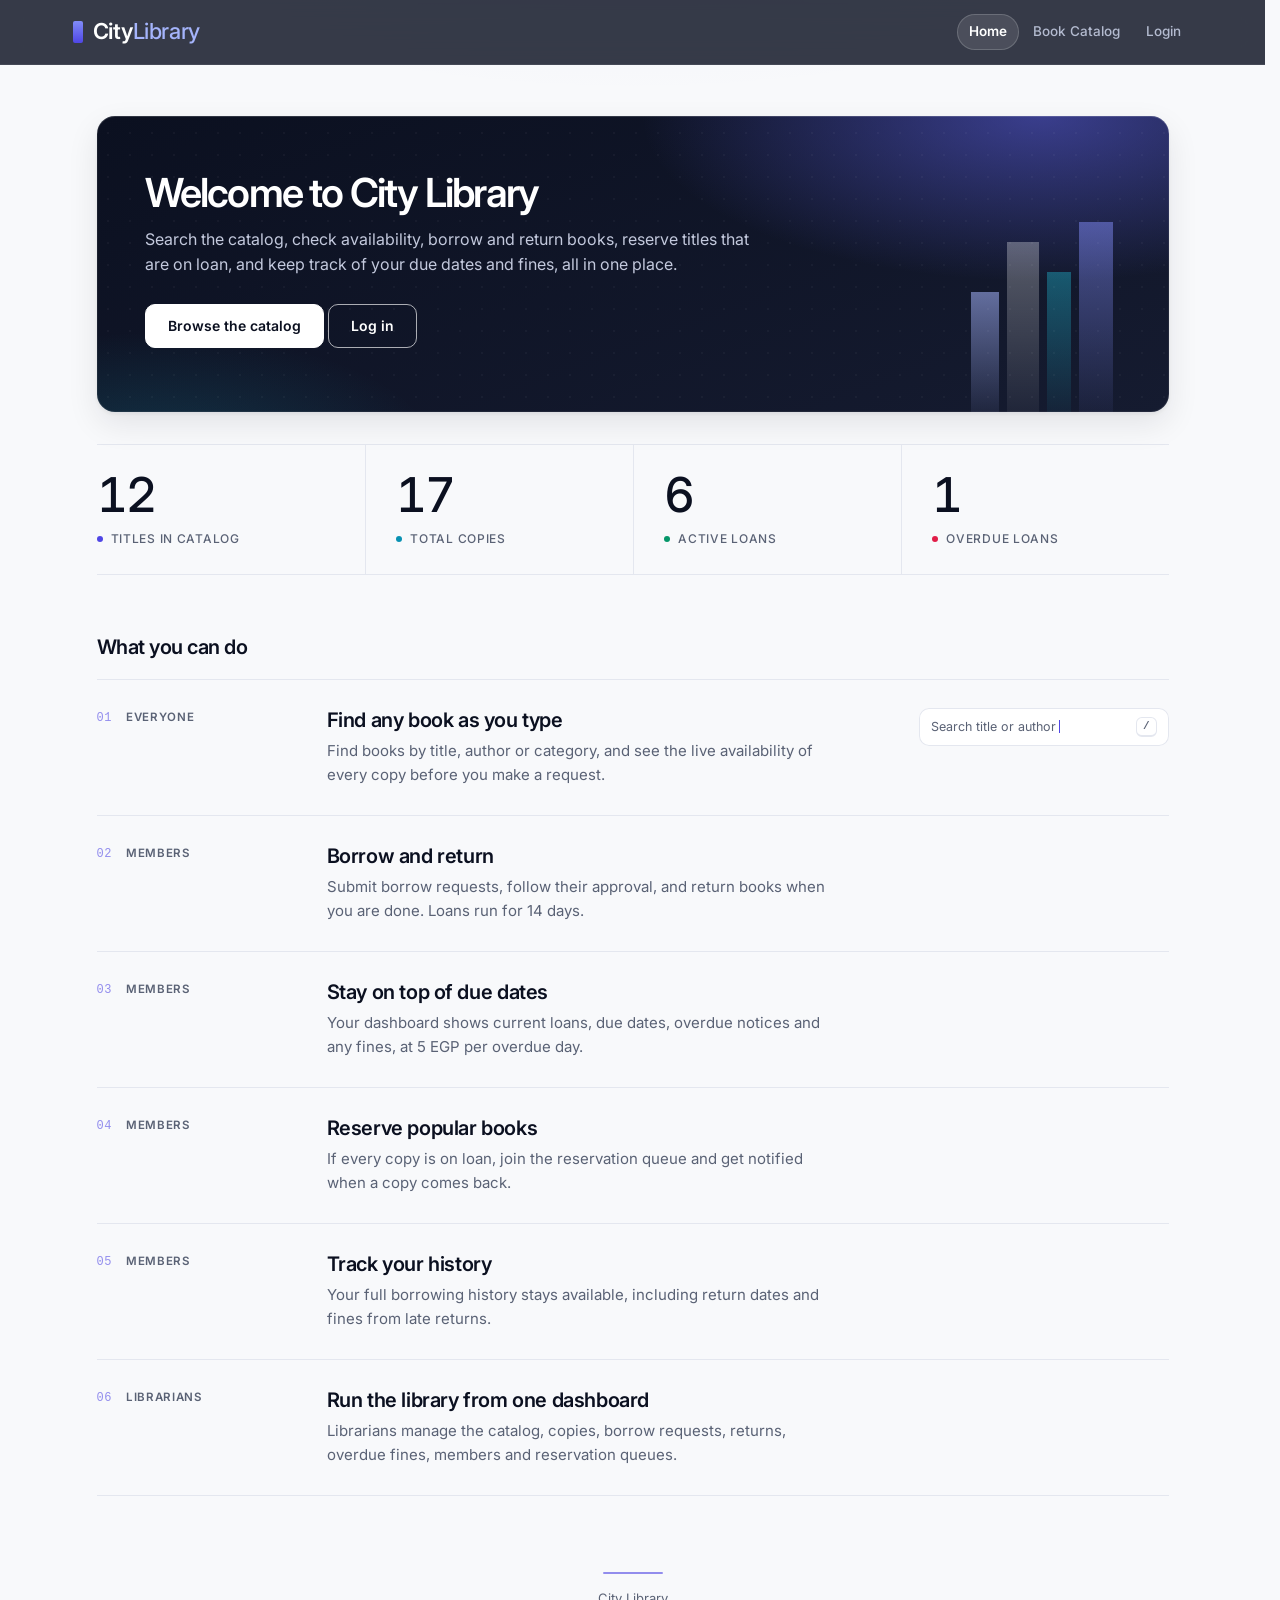
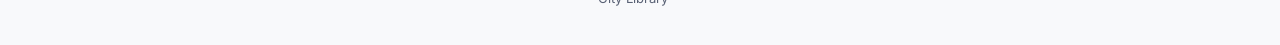
==== docs/index.html @ 522118ec "Login: Google sign-in below the form" ====
<!DOCTYPE html>
<html lang="en">
<head>
  <meta charset="UTF-8">
  <meta name="viewport" content="width=device-width, initial-scale=1.0">
  <meta name="description" content="City Library: browse the catalog, borrow and return books, track due dates and fines.">
  <meta name="theme-color" content="#16302b">
  <link rel="icon" href="data:image/svg+xml,%3Csvg xmlns=%27http://www.w3.org/2000/svg%27 viewBox=%270 0 100 100%27%3E%3Crect width=%27100%27 height=%27100%27 rx=%2718%27 fill=%27%2316302b%27/%3E%3Crect x=%2728%27 y=%2720%27 width=%2712%27 height=%2760%27 rx=%272%27 fill=%27%23b9882f%27/%3E%3Crect x=%2746%27 y=%2720%27 width=%2712%27 height=%2760%27 rx=%272%27 fill=%27%23f6f2ea%27/%3E%3Crect x=%2764%27 y=%2726%27 width=%2710%27 height=%2754%27 rx=%272%27 fill=%27%23b9882f%27 transform=%27rotate(8 64 26)%27/%3E%3C/svg%3E">
  <title>City Library - Home</title>
  <link rel="preconnect" href="https://fonts.googleapis.com">
  <link rel="preconnect" href="https://fonts.gstatic.com" crossorigin>
  <link href="https://fonts.googleapis.com/css2?family=Inter:opsz,wght@14..32,400..700&display=swap" rel="stylesheet">
  <link rel="stylesheet" href="css/style.css?v=19">
</head>
<body>
  <a class="skip-link" href="#main">Skip to content</a>
  <header class="site-header">
    <div class="nav-wrap">
      <a class="brand" href="index.html">City<span>Library</span></a>
      <nav class="main-nav">
        <a href="index.html" class="active" aria-current="page">Home</a>
        <a href="catalog.html">Book Catalog</a>
        <a href="member.html">Member Dashboard</a>
        <a href="history.html">Borrowing History</a>
        <a href="return.html">Return Book</a>
        <a href="librarian.html">Librarian Dashboard</a>
        <a href="login.html">Login</a>
      </nav>
    </div>
  </header>
  <main id="main">
    <section class="hero">
      <h1>Welcome to City Library</h1>
      <p>Search the catalog, check availability, borrow and return books, reserve titles that are
         on loan, and keep track of your due dates and fines, all in one place.</p>
      <a class="btn" href="catalog.html">Browse the catalog</a>
      <a class="btn secondary" id="dash-link" href="login.html">Log in</a>
    </section>

    <section class="grid cols-4" id="stats"></section>

    <h2>What you can do</h2>
    <ol class="feat-list" role="list">
      <li class="feat-row">
        <div class="feat-meta"><span class="feat-role">Everyone</span></div>
        <div class="feat-body">
          <h3>Find any book as you type</h3>
          <p>Find books by title, author or category, and see the live availability of every copy before you make a request.</p>
        </div>
        <div class="feat-aside" aria-hidden="true"><span>Search title or author</span><kbd>/</kbd></div>
      </li>
      <li class="feat-row">
        <div class="feat-meta"><span class="feat-role">Members</span></div>
        <div class="feat-body">
          <h3>Borrow and return</h3>
          <p>Submit borrow requests, follow their approval, and return books when you are done. Loans run for 14 days.</p>
        </div>
      </li>
      <li class="feat-row">
        <div class="feat-meta"><span class="feat-role">Members</span></div>
        <div class="feat-body">
          <h3>Stay on top of due dates</h3>
          <p>Your dashboard shows current loans, due dates, overdue notices and any fines, at 5 EGP per overdue day.</p>
        </div>
      </li>
      <li class="feat-row">
        <div class="feat-meta"><span class="feat-role">Members</span></div>
        <div class="feat-body">
          <h3>Reserve popular books</h3>
          <p>If every copy is on loan, join the reservation queue and get notified when a copy comes back.</p>
        </div>
      </li>
      <li class="feat-row">
        <div class="feat-meta"><span class="feat-role">Members</span></div>
        <div class="feat-body">
          <h3>Track your history</h3>
          <p>Your full borrowing history stays available, including return dates and fines from late returns.</p>
        </div>
      </li>
      <li class="feat-row">
        <div class="feat-meta"><span class="feat-role">Librarians</span></div>
        <div class="feat-body">
          <h3>Run the library from one dashboard</h3>
          <p>Librarians manage the catalog, copies, borrow requests, returns, overdue fines, members and reservation queues.</p>
        </div>
      </li>
    </ol>
  </main>
  <footer class="site-footer">City Library</footer>
  <script src="js/data.js?v=19"></script>
  <script src="js/accounts.js?v=19"></script>
  <script src="js/app.js?v=19"></script>
  <script>
    const activeLoans = LOANS.filter(l => !l.returnDate).length;
    const overdue = LOANS.filter(l => !l.returnDate && l.status === "overdue").length;
    document.getElementById("stats").innerHTML = [
      { num: BOOKS.length, lbl: "Titles in catalog" },
      { num: BOOKS.reduce((n, b) => n + b.copies.length, 0), lbl: "Total copies" },
      { num: activeLoans, lbl: "Active loans" },
      { num: overdue, lbl: "Overdue loans" }
    ].map(s => `<div class="stat"><div class="num">${s.num}</div><div class="lbl">${s.lbl}</div></div>`).join("");
  </script>
</body>
</html>
---- docs/css/style.css ----
:root {
  --ink: #16302b;
  --ink-2: #1e443c;
  --brass: #b9882f;
  --brass-dark: #97701f;
  --paper: #f6f2ea;
  --card: #fffdf7;
  --text: #24332e;
  --muted: #6b7a73;
  --danger: #b3402f;
  --warn: #9a6a0f;
  --ok: #2e7d4f;
  --info: #2f6f77;
  --border: #e4ddcd;
  --shadow-sm: 0 1px 2px rgba(22, 48, 43, .06), 0 2px 8px rgba(22, 48, 43, .05);
  --shadow-md: 0 2px 4px rgba(22, 48, 43, .07), 0 10px 28px rgba(22, 48, 43, .09);
  --font-display: "Fraunces", Georgia, serif;
  --font-body: "Inter", "Segoe UI", Arial, sans-serif;
}
* { box-sizing: border-box; margin: 0; padding: 0; }
html { scroll-behavior: smooth; }
body { font-family: var(--font-body); background: var(--paper); color: var(--text); line-height: 1.6; }

::selection { background: rgba(185, 136, 47, .25); }
a { color: var(--info); }
a:hover { color: var(--ink); }

/* ---------- Header ---------- */
header.site-header {
  background: linear-gradient(120deg, var(--ink) 0%, var(--ink-2) 60%, #27544a 100%);
  color: #fff; padding: 0 24px;
  border-bottom: 3px solid var(--brass);
  position: sticky; top: 0; z-index: 50;
  box-shadow: 0 2px 12px rgba(22, 48, 43, .25);
}
.nav-wrap { max-width: 1120px; margin: 0 auto; display: flex; align-items: center; gap: 28px; min-height: 64px; }
.brand { font-family: var(--font-display); font-size: 22px; font-weight: 600; letter-spacing: .01em; color: #fff; text-decoration: none; }
.brand span { color: var(--brass); font-style: italic; }
.brand::before { content: ""; display: inline-block; width: 10px; height: 22px; margin-right: 10px;
  background: linear-gradient(180deg, var(--brass), var(--brass-dark)); border-radius: 2px; vertical-align: -4px; }
nav.main-nav { display: flex; gap: 2px; flex-wrap: wrap; margin-left: auto; }
nav.main-nav a { color: #cfe0d8; text-decoration: none; padding: 7px 12px; border-radius: 999px; font-size: 13.5px; font-weight: 500;
  transition: background .18s ease, color .18s ease; }
nav.main-nav a:hover { background: rgba(255, 255, 255, .14); color: #fff; }
nav.main-nav a.active { background: var(--brass); color: var(--ink); font-weight: 600; }

/* ---------- Layout & type ---------- */
main { max-width: 1120px; margin: 40px auto; padding: 0 24px; }
h1 { font-family: var(--font-display); font-size: 30px; font-weight: 600; letter-spacing: -.01em; margin-bottom: 6px; color: var(--ink); }
h2 { font-family: var(--font-display); font-size: 21px; font-weight: 600; margin: 34px 0 14px; color: var(--ink);
  display: flex; align-items: center; gap: 10px; }
h2::before { content: ""; width: 14px; height: 3px; background: var(--brass); border-radius: 2px; }
.subtitle { color: var(--muted); margin-bottom: 24px; max-width: 72ch; }

.hero { position: relative; overflow: hidden; color: #fff; border-radius: 18px; padding: 56px 48px; margin-bottom: 32px;
  background:
    radial-gradient(circle at 85% 20%, rgba(185, 136, 47, .28), transparent 55%),
    linear-gradient(125deg, var(--ink) 20%, var(--ink-2) 70%, #2a5a4f 100%);
  box-shadow: var(--shadow-md); }
.hero::after { content: ""; position: absolute; inset: 0; pointer-events: none; opacity: .5;
  background-image: radial-gradient(rgba(255,255,255,.07) 1px, transparent 1px); background-size: 22px 22px; }
.hero h1 { color: #fff; font-size: 40px; line-height: 1.15; margin-bottom: 12px; }
.hero p { max-width: 620px; color: #d7e4dc; margin-bottom: 26px; position: relative; z-index: 1; }
.hero .btn { position: relative; z-index: 1; }

/* ---------- Cards & grids ---------- */
.card { background: var(--card); border: 1px solid var(--border); border-radius: 14px; padding: 24px;
  margin-bottom: 20px; box-shadow: var(--shadow-sm); }
.grid { display: grid; gap: 20px; }
.grid.cols-2 { grid-template-columns: repeat(auto-fill, minmax(320px, 1fr)); }
.grid.cols-3 { grid-template-columns: repeat(auto-fill, minmax(280px, 1fr)); }
.grid.cols-4 { grid-template-columns: repeat(auto-fill, minmax(220px, 1fr)); }
.grid .card { transition: transform .18s ease, box-shadow .18s ease; }
.grid .card:hover { transform: translateY(-3px); box-shadow: var(--shadow-md); }

/* ---------- Buttons ---------- */
.btn { display: inline-block; background: var(--ink); color: #fff; border: 1px solid var(--ink);
  padding: 10px 22px; border-radius: 10px; font-size: 14px; font-weight: 600; font-family: var(--font-body);
  cursor: pointer; text-decoration: none; letter-spacing: .01em;
  transition: transform .15s ease, box-shadow .15s ease, background .15s ease, color .15s ease; }
.btn:hover { background: var(--ink-2); box-shadow: 0 4px 14px rgba(22, 48, 43, .25); transform: translateY(-1px); color: #fff; }
.btn:active { transform: translateY(0); }
.btn:focus-visible, a:focus-visible, input:focus-visible, select:focus-visible, button:focus-visible {
  outline: 2px solid var(--brass); outline-offset: 2px; }
.btn.secondary { background: transparent; color: var(--ink); border: 1.5px solid var(--ink); }
.btn.secondary:hover { background: var(--ink); color: #fff; }
.btn.danger { background: var(--danger); border-color: var(--danger); }
.btn.danger:hover { background: #93342a; }
.btn.small { padding: 6px 13px; font-size: 13px; border-radius: 8px; }
.btn:disabled { background: #b9b2a1; border-color: #b9b2a1; color: #f3efe4; cursor: not-allowed;
  box-shadow: none; transform: none; }

/* ---------- Forms ---------- */
input[type=text], input[type=email], input[type=password], input[type=date], input[type=number], select {
  padding: 10px 13px; border: 1.5px solid var(--border); border-radius: 9px; font-size: 14px; width: 100%;
  background: #fff; color: var(--text); font-family: var(--font-body);
  transition: border-color .15s ease, box-shadow .15s ease; }
input:focus, select:focus { border-color: var(--brass); box-shadow: 0 0 0 3px rgba(185, 136, 47, .18); outline: none; }
form.inline { display: flex; gap: 12px; flex-wrap: wrap; align-items: end; }
form.inline .field { flex: 1; min-width: 180px; }
label { font-size: 12.5px; font-weight: 600; display: block; margin-bottom: 5px; color: var(--ink);
  text-transform: uppercase; letter-spacing: .05em; }

/* ---------- Tables ---------- */
table { width: 100%; border-collapse: collapse; background: transparent; }
th, td { text-align: left; padding: 12px 14px; border-bottom: 1px solid var(--border); font-size: 14px; }
th { background: rgba(22, 48, 43, .045); font-size: 11.5px; font-weight: 700; text-transform: uppercase;
  letter-spacing: .07em; color: var(--muted); }
tbody tr { transition: background .12s ease; }
tbody tr:hover { background: rgba(185, 136, 47, .07); }
tr:last-child td { border-bottom: none; }

/* ---------- Badges ---------- */
.badge { display: inline-block; padding: 3px 11px; border-radius: 999px; font-size: 12px; font-weight: 600; letter-spacing: .02em; }
.badge.ok { background: #ddefe3; color: var(--ok); }
.badge.warn { background: #f7ead0; color: var(--warn); }
.badge.danger { background: #f6ded8; color: var(--danger); }
.badge.info { background: #d9eaea; color: var(--info); }
.badge.muted { background: #e6e1d3; color: var(--muted); }

/* ---------- Stats ---------- */
.stat { background: var(--card); border: 1px solid var(--border); border-top: 3px solid var(--brass);
  border-radius: 12px; padding: 18px 20px; box-shadow: var(--shadow-sm); }
.stat .num { font-family: var(--font-display); font-size: 32px; font-weight: 600; color: var(--ink); line-height: 1.1; }
.stat .lbl { color: var(--muted); font-size: 12.5px; font-weight: 500; text-transform: uppercase; letter-spacing: .05em; margin-top: 2px; }

/* ---------- Books ---------- */
.book-cover { width: 46px; height: 62px; border-radius: 4px 8px 8px 4px; color: #f3e6c8;
  background: linear-gradient(135deg, var(--ink-2), var(--ink)); border-left: 4px solid var(--brass);
  display: flex; align-items: center; justify-content: center; font-family: var(--font-display);
  font-size: 21px; font-weight: 600; box-shadow: var(--shadow-sm); }
.book-title { font-weight: 600; color: var(--ink); }
.book-meta { color: var(--muted); font-size: 13px; }

/* ---------- Notices ---------- */
.notice { background: #faf3d9; border: 1px solid #e8d488; border-left-width: 4px; border-radius: 10px;
  padding: 13px 17px; margin-bottom: 16px; font-size: 14px; }
.notice.ok { background: #e2f1e7; border-color: #9fcdb2; }
.notice a { font-weight: 600; }

footer.site-footer { text-align: center; color: var(--muted); font-size: 13px; padding: 36px 0; }
footer.site-footer::before { content: ""; display: block; width: 60px; height: 2px; background: var(--brass);
  margin: 0 auto 14px; border-radius: 2px; opacity: .6; }

/* Responsive layout for small screens */
@media (max-width: 860px) {
  .nav-wrap { min-height: 0; flex-wrap: wrap; padding: 12px 16px; gap: 8px; }
  nav.main-nav { margin-left: 0; gap: 4px 8px; }
  .grid.cols-2, .grid.cols-3, .grid.cols-4 { grid-template-columns: 1fr; }
  .hero { padding: 34px 24px; }
  .hero h1 { font-size: 28px; }
  h1 { font-size: 25px; }
  th, td { padding: 9px 10px; font-size: 13px; }
  form.inline .field { min-width: 140px; }
  main { padding: 0 14px; margin: 24px auto; }
}

/* Hero button contrast on the dark banner */
.hero .btn { background: var(--brass); border-color: var(--brass); color: var(--ink); }
.hero .btn:hover { background: var(--brass-dark); border-color: var(--brass-dark); color: #fff; }
.hero .btn.secondary { background: transparent; border-color: rgba(255, 255, 255, .65); color: #fff; }
.hero .btn.secondary:hover { background: rgba(255, 255, 255, .14); color: #fff; }

/* ---------- Accessibility & polish pass ---------- */
.skip-link { position: absolute; left: 16px; top: -48px; z-index: 100; background: var(--ink); color: #fff;
  padding: 10px 18px; border-radius: 0 0 10px 10px; font-size: 14px; font-weight: 600; text-decoration: none;
  transition: top .15s ease; }
.skip-link:focus { top: 0; color: #fff; }
main:focus { outline: none; }
#main { scroll-margin-top: 80px; }

@media (prefers-reduced-motion: reduce) {
  *, *::before, *::after { transition: none !important; animation: none !important; }
  html { scroll-behavior: auto; }
  .grid .card:hover { transform: none; }
}

td, .stat .num { font-variant-numeric: tabular-nums; }
::placeholder { color: #9aa79f; opacity: 1; }
::marker { color: var(--brass); }

.btn:active { transform: translateY(0) scale(.97); }
.btn.small:active { transform: scale(.96); }

.main-nav a { position: relative; }
.main-nav a.active { box-shadow: 0 2px 8px rgba(185, 136, 47, .35); }

.book-cover { transition: transform .18s ease, box-shadow .18s ease; }
tbody tr:hover .book-cover { transform: scale(1.06) rotate(-2deg); box-shadow: var(--shadow-md); }

.card > h2:first-child, .card > h3:first-child { margin-top: 0; }
.grid .card h2, .grid .card h3 { color: var(--ink); }
.grid .card p { color: var(--text); }

tbody td .btn.small { white-space: nowrap; }


/* =========================================================
   Third pass: refinements suggested by Claude review
   ========================================================= */

/* =========================================================
   1. TOKENS: AA-safe colours, easing, fluid type
   (verify the ratios with your checker; these are my estimates)
   ========================================================= */
:root {
  --ease: cubic-bezier(.2, .7, .2, 1);
  --muted: #5b6a63;                 /* was ~4.1:1 on paper, now ≥4.5:1 */
  --ok: #24663f; --info: #27616a; --warn: #8a5d0a; --danger: #a63a2a;
  --fs-h1: clamp(1.6rem, 1.15rem + 1.7vw, 2.1rem);
}
html { scrollbar-gutter: stable; }
body {
  min-height: 100dvh; display: flex; flex-direction: column;
  background: radial-gradient(1100px 420px at 50% -180px, rgba(185,136,47,.12), transparent 70%), var(--paper);
}
main { flex: 1; width: 100%; }
h1, h2, .hero h1 { font-optical-sizing: auto; text-wrap: balance; }
p, .subtitle, li { text-wrap: pretty; }
h1 { font-size: var(--fs-h1); }
.subtitle { font-size: 1.0625rem; line-height: 1.55; }
[hidden] { display: none !important; }
::placeholder { color: #75827b; }

/* =========================================================
   2. FOCUS: visible on light AND dark surfaces (≥3:1)
   ========================================================= */
.btn:focus-visible, a:focus-visible, button:focus-visible,
input:focus-visible, select:focus-visible {
  outline: 2px solid var(--ink); outline-offset: 3px;
  box-shadow: 0 0 0 5px rgba(185,136,47,.45);
}
.site-header :focus-visible, .hero :focus-visible { outline-color: #fff; }

input:focus, select:focus { border-color: var(--ink-2); box-shadow: 0 0 0 4px rgba(185,136,47,.3); }

/* =========================================================
   3. HEADER / NAV: aria-current support, hover polish,
      single-row scrollable nav on mobile
   ========================================================= */
nav.main-nav a[aria-current="page"] { background: var(--brass); color: var(--ink); font-weight: 600;
  box-shadow: 0 2px 8px rgba(185,136,47,.35); }
nav.main-nav a:not(.active):not([aria-current]):hover { transform: translateY(-1px); }
.brand::before { transition: transform .25s var(--ease); }
.brand:hover::before { transform: translateY(-2px) rotate(-8deg); }
@media (max-width: 860px) {
  nav.main-nav { flex-wrap: nowrap; overflow-x: auto; width: 100%; scrollbar-width: none;
    -webkit-mask-image: linear-gradient(90deg, #000 90%, transparent); mask-image: linear-gradient(90deg, #000 90%, transparent); }
  nav.main-nav::-webkit-scrollbar { display: none; }
  nav.main-nav a { white-space: nowrap; }
}

/* =========================================================
   4. HERO: book-spine motif (pure CSS), content above overlays
   ========================================================= */
.hero > * { position: relative; z-index: 1; }
.hero::before { content: ""; position: absolute; right: 48px; bottom: 0; width: 150px; height: 200px; pointer-events: none;
  background:
    linear-gradient(180deg, #d8a84a, var(--brass-dark)) 0 100% / 28px 120px no-repeat,
    linear-gradient(180deg, #3a7767, #24493f)           36px 100% / 32px 170px no-repeat,
    linear-gradient(180deg, #f0e4c6, #cdbd94)           76px 100% / 24px 140px no-repeat,
    linear-gradient(180deg, #2c5f53, #1b3c35)          108px 100% / 34px 190px no-repeat;
  opacity: .85; }
@media (max-width: 860px) { .hero::before { display: none; } }

/* =========================================================

   5. CARDS: calm by default, only *interactive* cards lift
   ========================================================= */
.grid .card:hover { transform: none; box-shadow: var(--shadow-sm); }
.card { position: relative; }
.grid .card:has(a[href], .btn)::before {
  content: ""; position: absolute; inset: -1px -1px auto; height: 3px; border-radius: 14px 14px 0 0;
  background: linear-gradient(90deg, var(--brass), transparent);
  transform: scaleX(0); transform-origin: left; transition: transform .35s var(--ease); }
.grid .card:has(a[href], .btn):hover { transform: translateY(-3px); box-shadow: var(--shadow-md); }
.grid .card:has(a[href], .btn):hover::before { transform: scaleX(1); }

/* =========================================================
   6. STATS: stronger numeric hierarchy
   ========================================================= */
.stat { background: linear-gradient(180deg, #fff, var(--card)); }
.stat .num { font-size: clamp(28px, 2.4vw + 12px, 40px); letter-spacing: -.02em; }
.stat .lbl { margin-top: 6px; }

/* =========================================================
   7. TABLES: row marker, no-wrap headers, stacked on phones
      (needs the 10-line JS below for data-label)
   ========================================================= */
th { white-space: nowrap; }
tbody tr:hover td:first-child { box-shadow: inset 3px 0 0 var(--brass); }
@media (max-width: 640px) {
  table, tbody, tr, td { display: block; }
  thead { position: absolute; width: 1px; height: 1px; overflow: hidden; clip-path: inset(50%); }
  tr { background: var(--card); border: 1px solid var(--border); border-radius: 12px; padding: 6px 14px; margin-bottom: 12px; }
  td { display: flex; justify-content: space-between; align-items: center; gap: 16px; text-align: right;
       border: 0; border-bottom: 1px dashed var(--border); padding: 9px 0; }
  tr td:last-child { border-bottom: 0; }
  td::before { content: attr(data-label); text-align: left; font-size: 11px; font-weight: 700;

    text-transform: uppercase; letter-spacing: .07em; color: var(--muted); }
  td[data-label=""]::before, td:not([data-label])::before { display: none; }
}

/* =========================================================
   8. EMPTY STATES: automatic + explicit class
   ========================================================= */
.empty-state, .grid:empty::before, tbody:empty::before {
  display: block; grid-column: 1 / -1; text-align: center; padding: 44px 20px; color: var(--muted);
  border: 1.5px dashed var(--border); border-radius: 14px;
  background: repeating-linear-gradient(135deg, transparent 0 10px, rgba(185,136,47,.05) 10px 11px); }
.empty-state strong { display: block; font: 600 18px var(--font-display); color: var(--ink); margin-bottom: 4px; }
.grid:empty::before { content: "Nothing to show yet."; }
tbody:empty { display: block; }
tbody:empty::before { content: "No records to display."; }

/* =========================================================
   9. FORMS: touch size, search icon, select chevron,
      validation, required marker
   ========================================================= */
input[type=text], input[type=email], input[type=password], input[type=date], input[type=number], select { min-height: 44px; }
input[placeholder*="search" i], input[type=search] { padding-left: 40px;
  background: #fff url("data:image/svg+xml,%3Csvg xmlns='http://www.w3.org/2000/svg' viewBox='0 0 20 20' fill='none' stroke='%236b7a73' stroke-width='2' stroke-linecap='round'%3E%3Ccircle cx='9' cy='9' r='6'/%3E%3Cpath d='m14 14 4 4'/%3E%3C/svg%3E") no-repeat 13px center / 17px; }
select { appearance: none; padding-right: 38px;
  background: #fff url("data:image/svg+xml,%3Csvg xmlns='http://www.w3.org/2000/svg' viewBox='0 0 12 12' fill='none' stroke='%2316302b' stroke-width='1.8' stroke-linecap='round'%3E%3Cpath d='m2 4 4 4 4-4'/%3E%3C/svg%3E") no-repeat right 13px center / 12px; }
input:user-invalid, select:user-invalid { border-color: var(--danger); box-shadow: 0 0 0 3px rgba(166,58,42,.15); }
input:disabled, select:disabled { background: #f1ede2; color: var(--muted); cursor: not-allowed; }
input[type=checkbox], input[type=radio] { accent-color: var(--ink); }
label:has(+ :required)::after { content: " *"; color: var(--danger); }   /* drop if labels already have * */

/* =========================================================
   10. BUTTONS & BADGES: depth, loading state, status dots

   ========================================================= */
.btn { background-image: linear-gradient(180deg, rgba(255,255,255,.1), transparent); position: relative; }
.btn[aria-busy="true"] { color: transparent; pointer-events: none; }
.btn[aria-busy="true"]::after { content: ""; position: absolute; inset: 0; margin: auto; width: 16px; height: 16px;
  border: 2px solid #fff; border-right-color: transparent; border-radius: 50%; animation: spin .7s linear infinite; }
@keyframes spin { to { transform: rotate(360deg); } }
.badge { display: inline-flex; align-items: center; gap: 6px; }
.badge::before { content: ""; width: 6px; height: 6px; border-radius: 50%; background: currentColor; }
.badge.muted { color: #52605a; }

/* =========================================================
   11. NOTICES: icon without breaking inline flow
   ========================================================= */
.notice { position: relative; padding-left: 50px; }
.notice::before { content: "!"; position: absolute; left: 16px; top: 13px; width: 22px; height: 22px; border-radius: 50%;
  background: var(--warn); color: #fff; font: 700 13px/22px var(--font-body); text-align: center; }
.notice.ok::before { content: "✓"; background: var(--ok); }

/* =========================================================
   12. MOTION: cross-page view transitions + page entrance
       (progressive enhancement; reduced-motion safe)
   ========================================================= */
@media (prefers-reduced-motion: no-preference) {
  @view-transition { navigation: auto; }
  ::view-transition-old(root), ::view-transition-new(root) { animation-duration: .22s; }
  @keyframes rise { from { opacity: 0; transform: translateY(8px); } }
  main > * { animation: rise .45s var(--ease) backwards; }   /* top-level only: live-search re-renders won't re-animate */
  main > *:nth-child(2) { animation-delay: .06s; }
  main > *:nth-child(3) { animation-delay: .12s; }
  main > *:nth-child(n+4) { animation-delay: .18s; }
}


/* Touch targets + print */
@media (pointer: coarse) { .btn.small { min-height: 40px; } nav.main-nav a { padding: 10px 14px; } }
@media print { header.site-header, footer.site-footer, .btn, .skip-link { display: none; } body { background: #fff; } }

/* Small phones: search gets its own row in inline filter forms */
@media (max-width: 560px) {
  form.inline .field { min-width: 0; flex: 1 1 calc(50% - 6px); }
  form.inline .field:first-child { flex: 1 1 100%; }
}

/* =========================================================
   Liveliness pass: motion and micro-interactions
   Everything motion-related is gated on no-preference;
   JS enhancements bail out under reduced motion too.
   ========================================================= */
@media (prefers-reduced-motion: no-preference) {

  /* Hero: slow gradient drift + bobbing book spines + load shine */
  .hero::before { animation: spineBob 6s ease-in-out infinite; }
  @keyframes spineBob { 0%, 100% { transform: translateY(0); } 50% { transform: translateY(-9px); } }

  /* Nav links: underline slides in on hover */
  nav.main-nav a { position: relative; }
  nav.main-nav a::after { content: ""; position: absolute; left: 12px; right: 12px; bottom: 7px; height: 2px;
    border-radius: 2px; background: var(--brass); transform: scaleX(0); transform-origin: left;
    transition: transform .28s var(--ease); }
  nav.main-nav a:hover::after { transform: scaleX(1); }

  /* Buttons: shine sweep + lift on hover */
  .btn { position: relative; overflow: hidden; transition: transform .2s var(--ease), box-shadow .2s var(--ease),
    background-color .2s var(--ease), border-color .2s var(--ease), color .2s var(--ease); }
  .btn::after { content: ""; position: absolute; top: -10%; bottom: -10%; left: -90%; width: 55%;
    background: linear-gradient(105deg, transparent, rgba(255, 255, 255, .38), transparent);
    transform: skewX(-20deg); transition: left .55s var(--ease); pointer-events: none; }
  .btn:hover { transform: translateY(-2px); box-shadow: var(--shadow-md); }
  .btn:hover::after { left: 140%; }
  .btn:active { transform: translateY(0) scale(.97); }

  /* Cards lift; book covers get springier */
  .grid .card, main > .card { transition: transform .25s var(--ease), box-shadow .25s var(--ease), border-color .25s var(--ease); }
  .grid .card:hover, main > .card:hover { transform: translateY(-4px); box-shadow: var(--shadow-md); }
  .book-cover { transition: transform .3s cubic-bezier(.34, 1.56, .64, 1), box-shadow .3s var(--ease); }
  tbody tr:hover .book-cover { transform: scale(1.12) rotate(-4deg) translateY(-2px); box-shadow: var(--shadow-md); }

  /* Stat cards pop in (they are injected after load, so this plays on insert) */
  .stat { animation: statPop .5s var(--ease) backwards; }
  .stat:nth-child(2) { animation-delay: .07s; }
  .stat:nth-child(3) { animation-delay: .14s; }
  .stat:nth-child(4) { animation-delay: .21s; }
  @keyframes statPop { from { opacity: 0; transform: translateY(10px) scale(.96); } }

  /* Available badges: the status dot pulses */
  .badge.ok::before { animation: dotPulse 2.4s ease-out infinite; }
  @keyframes dotPulse {
    0% { box-shadow: 0 0 0 0 rgba(38, 122, 82, .45); }
    70% { box-shadow: 0 0 0 6px rgba(38, 122, 82, 0); }
    100% { box-shadow: 0 0 0 0 rgba(38, 122, 82, 0); }
  }

  /* Table rows stagger in on first render (JS adds the class + delay) */
  tbody tr.row-in { animation: rowIn .38s var(--ease) backwards; }
  @keyframes rowIn { from { opacity: 0; transform: translateX(-10px); } }

  /* Scroll reveal (JS adds .rv, then .in when visible) */
  .rv { opacity: 0; transform: translateY(16px); transition: opacity .55s var(--ease), transform .55s var(--ease); }
  .rv.in { opacity: 1; transform: none; }

  /* Inputs: subtle grow on focus */
  input, select, textarea { transition: border-color .18s ease, box-shadow .18s ease, transform .18s var(--ease); }
  input:focus, select:focus, textarea:focus { transform: translateY(-1px); }
}


/* =========================================================
   Fourth pass: Claude color + motion round
   ========================================================= */

:root {
  --brass-hi: #e6bf66;  --brass-lo: #8a6419;
  --verdigris: #3d8f7b; --leaf: #5a8f46; --oxblood: #8e3b32;
  --paper: #f7f1e4;     --card: #fffcf4;   --border: #e6dcc4;
  --foil: linear-gradient(in oklab 135deg, var(--brass-lo), var(--brass) 30%, var(--brass-hi) 50%, var(--brass) 70%, var(--brass-lo));
  --spring: cubic-bezier(.34, 1.56, .64, 1);
}
@supports (transition-timing-function: linear(0, 1)) {
  :root { --spring: linear(0, .22 6%, .62 13%, .96 21%, 1.09 28%, 1.12 33%, 1.08 40%, 1.02 50%, .99 62%, 1 78%, 1); }
}

/* paper grain: static, composited once, no repaint */
body::after {
  content: ""; position: fixed; inset: 0; pointer-events: none; z-index: 0; opacity: .045; mix-blend-mode: multiply;
  background-image: url("data:image/svg+xml,%3Csvg xmlns='http://www.w3.org/2000/svg' width='160' height='160'%3E%3Cfilter id='n'%3E%3CfeTurbulence type='fractalNoise' baseFrequency='.8' numOctaves='2' stitchTiles='stitch'/%3E%3CfeColorMatrix type='saturate' values='0'/%3E%3C/filter%3E%3Crect width='100%25' height='100%25' filter='url(%23n)'/%3E%3C/svg%3E");
}

/* oklab interpolation = no muddy grey mid-tones in the green gradient */
header.site-header { background: linear-gradient(in oklab 120deg, #12281f 0%, var(--ink-2) 55%, #2d6153 100%); }

/* brass hairline + top highlight on dark surfaces */
.hero { box-shadow: var(--shadow-md), inset 0 1px 0 rgba(255,255,255,.14), inset 0 0 0 1px rgba(230,191,102,.2); }

nav.main-nav a.active, nav.main-nav a[aria-current="page"],
.hero .btn:not(.secondary), .hero .btn:not(.secondary):hover {
  background: var(--foil); border-color: var(--brass-lo); color: #1a2a22;
}
h2::before, .brand::before { background: var(--foil); }
h2::before { width: 22px; }

.stat { --tone: var(--brass); position: relative; border-top-color: var(--tone);
  background:
    radial-gradient(120% 90% at 100% 0, color-mix(in oklab, var(--tone) 16%, transparent), transparent 60%),
    linear-gradient(180deg, #fff, var(--card)); }
.grid > .stat:nth-child(4n+2) { --tone: var(--verdigris); }
.grid > .stat:nth-child(4n+3) { --tone: var(--leaf); }
.grid > .stat:nth-child(4n+4) { --tone: var(--oxblood); }  /* reorder so oxblood lands on "overdue" */
.stat .lbl::before { content: ""; display: inline-block; width: 7px; height: 7px; margin-right: 7px;
  border-radius: 50%; background: var(--tone); vertical-align: 1px; }

@media (hover: hover) and (pointer: fine) and (prefers-reduced-motion: no-preference) {
  .grid .card, .stat { position: relative; isolation: isolate; overflow: hidden; }
  .grid .card::after, .stat::after {
    content: ""; position: absolute; left: 0; top: 0; width: 340px; height: 340px; margin: -170px 0 0 -170px;
    border-radius: 50%; z-index: -1; pointer-events: none; opacity: 0; will-change: transform, opacity;
    background: radial-gradient(closest-side, rgba(230,191,102,.30), transparent);
    transform: translate3d(var(--mx, 0px), var(--my, 0px), 0);
    transition: opacity .3s var(--ease);
  }
  .grid .card:hover::after, .stat:hover::after { opacity: 1; }
}

@media (prefers-reduced-motion: no-preference) {
  @supports (animation-timeline: scroll()) {
    body::before { content: ""; position: fixed; inset: 0 0 auto 0; height: 3px; z-index: 60;
      background: var(--foil); transform-origin: 0 50%; transform: scaleX(0);
      animation: read-progress linear both; animation-timeline: scroll(root block); }
    @keyframes read-progress { to { transform: scaleX(1); } }

    header.site-header::after { content: ""; position: absolute; inset: auto 0 -16px; height: 16px; pointer-events: none;
      background: linear-gradient(rgba(22,48,43,.25), transparent); opacity: 0;
      animation: header-elevate linear both; animation-timeline: scroll(root block); animation-range: 0 120px; }
    @keyframes header-elevate { to { opacity: 1; } }

    .hero::after { inset: -60px 0; animation: hero-drift linear both;
      animation-timeline: view(); animation-range: cover 0% cover 100%; }
    @keyframes hero-drift { from { transform: translateY(-28px); } to { transform: translateY(28px); } }
  }
}

@media (prefers-reduced-motion: no-preference) {
  header.site-header { view-transition-name: site-header; }
  main { view-transition-name: page; }
  nav.main-nav a.active, nav.main-nav a[aria-current="page"] { view-transition-name: nav-pill; }

  ::view-transition-group(site-header) { animation-duration: 0s; }
  ::view-transition-group(nav-pill) { animation-duration: .45s; animation-timing-function: var(--spring); }
  ::view-transition-old(page) { animation: vt-out .14s ease-in both; }
  ::view-transition-new(page) { animation: vt-in .3s var(--ease) .04s both; }
  @keyframes vt-out { to { opacity: 0; } }
  @keyframes vt-in  { from { opacity: 0; } }
}

@media (prefers-reduced-motion: no-preference) {
  .notice { animation: notice-in .5s var(--ease) backwards; }
  .notice::before { animation: pop .6s var(--spring) .15s backwards; }
  @keyframes notice-in { from { opacity: 0; transform: translateY(-8px); } }
  @keyframes pop { from { transform: scale(0); } }

  .swap-in { animation: swap-in .38s var(--ease) backwards; animation-delay: calc(min(var(--i, 0), 8) * 40ms); }
  @keyframes swap-in { from { opacity: 0; transform: translateY(10px) scale(.985); } }
}


/* =========================================================
   Fifth pass: Claude clean redesign (Ink & Indigo, feature rows,
   stat strip, Geist type)
   ========================================================= */

/* =========================================================
   A. PALETTE "INK & INDIGO": tokens
   ========================================================= */
:root {
  --ink: #0b1020;        --ink-2: #151b30;
  --paper: #f8f9fb;      --card: #ffffff;     --border: #e4e7ef;
  --text: #1c2030;       --muted: #5a6275;

  /* accent (token names kept so every old rule re-themes) */
  --brass: #4f46e5;      --brass-dark: #4338ca;
  --brass-hi: #a5b4fc;   --brass-lo: #3730a3;

  --ok: #0b6b44;  --warn: #8a5a00;  --danger: #b42318;  --info: #175cd3;

  /* stat-tile accents (decorative, used as borders/dots/washes) */
  --verdigris: #0891b2;  --leaf: #059669;  --oxblood: #e11d48;

  --foil: linear-gradient(180deg, #6366f1, #4f46e5);
  --shadow-sm: 0 1px 2px rgba(11,16,32,.05), 0 2px 8px rgba(11,16,32,.04);
  --shadow-md: 0 2px 4px rgba(11,16,32,.06), 0 12px 32px rgba(11,16,32,.09);
}

/* =========================================================
   A. PALETTE: surfaces, type, header, hero
   ========================================================= */
body { background: radial-gradient(900px 360px at 50% -160px, rgba(99,102,241,.08), transparent 70%), var(--paper); }
body::after { display: none; }                         /* drop paper grain */
::selection { background: rgba(79,70,229,.18); }
::placeholder { color: #6f778b; }
h1, h2, .hero h1 { font-weight: 500; letter-spacing: -.02em; }

header.site-header { background: linear-gradient(in oklab 120deg, #0b1020, #151b30 60%, #1d2444);

  border-bottom: 1px solid rgba(255,255,255,.08); box-shadow: none; }
.brand span { color: var(--brass-hi); }
.brand::before { background: linear-gradient(180deg, #818cf8, #4f46e5); }
nav.main-nav a { color: #b4bbd0; }
nav.main-nav a:hover { background: rgba(255,255,255,.08); color: #fff; }
nav.main-nav a.active, nav.main-nav a[aria-current="page"] {
  background: rgba(255,255,255,.1); color: #fff; font-weight: 600;
  box-shadow: inset 0 0 0 1px rgba(255,255,255,.18); border-color: transparent; }

.hero { background:
    radial-gradient(60% 90% at 88% 0, rgba(99,102,241,.5), transparent 62%),
    radial-gradient(45% 70% at 5% 115%, rgba(34,211,238,.16), transparent 60%),
    linear-gradient(in oklab 160deg, #0b1020, #151b30);
  box-shadow: var(--shadow-md), inset 0 1px 0 rgba(255,255,255,.1), inset 0 0 0 1px rgba(255,255,255,.06); }
.hero p { color: #c3c9dd; }
.hero::before { opacity: 1; background:
  linear-gradient(180deg, rgba(165,180,252,.55), rgba(165,180,252,.08)) 0 100% / 28px 120px no-repeat,
  linear-gradient(180deg, rgba(255,255,255,.30), rgba(255,255,255,.05)) 36px 100% / 32px 170px no-repeat,
  linear-gradient(180deg, rgba(34,211,238,.35), rgba(34,211,238,.05)) 76px 100% / 24px 140px no-repeat,
  linear-gradient(180deg, rgba(129,140,248,.5), rgba(129,140,248,.06)) 108px 100% / 34px 190px no-repeat; }

/* buttons: indigo primary, white-on-dark inside hero */
.btn { background-color: var(--brass); border-color: var(--brass); }
.btn:hover { background-color: var(--brass-dark); box-shadow: 0 6px 18px rgba(79,70,229,.28); }
.btn.secondary { color: var(--ink); border-color: #c9cee0; }
.btn.secondary:hover { background: var(--ink); border-color: var(--ink); color: #fff; }
.btn:disabled { background: #d5d9e6; border-color: #d5d9e6; color: #6b7389; }
.hero .btn:not(.secondary), .hero .btn:not(.secondary):hover { background: #fff; border-color: #fff; color: var(--ink); }
.hero .btn:not(.secondary):hover { background: #eef0ff; }

/* links, focus, forms */
.btn:focus-visible, a:focus-visible, button:focus-visible, input:focus-visible, select:focus-visible {

  outline: 2px solid var(--brass); outline-offset: 2px; box-shadow: 0 0 0 5px rgba(79,70,229,.18); }
.site-header :focus-visible, .hero :focus-visible { outline-color: #fff; box-shadow: none; }
input:focus, select:focus { border-color: var(--brass); box-shadow: 0 0 0 4px rgba(79,70,229,.15); }
input:user-invalid, select:user-invalid { box-shadow: 0 0 0 3px rgba(180,35,24,.14); }
input:disabled, select:disabled { background: #f0f2f7; }
th { background: rgba(11,16,32,.035); }
tbody tr:hover { background: rgba(79,70,229,.04); }
tbody tr:hover td:first-child { box-shadow: inset 3px 0 0 var(--brass); }
h2::before { background: var(--brass); }

/* status */
.badge.ok { background: #dcf5e8; }  .badge.warn { background: #fdf0d0; }
.badge.danger { background: #fde4e1; }  .badge.info { background: #e0ecff; }
.badge.muted { background: #eceef4; color: #4b5366; }
.notice { background: #fff8e6; border-color: #f0d28a; }
.notice.ok { background: #e6f6ee; border-color: #9bd7b8; }

/* stats, spotlight, book covers */
.stat { background: radial-gradient(120% 90% at 100% 0, color-mix(in oklab, var(--tone) 10%, transparent), transparent 60%), #fff; }
.grid .card::after, .stat::after { background: radial-gradient(closest-side, rgba(99,102,241,.14), transparent); }
.book-cover { color: #e0e4f5; border-left-color: var(--brass-hi); }
footer.site-footer::before { background: var(--brass); }

/* =========================================================
   C1. RHYTHM + HIERARCHY + GLASS HEADER
   ========================================================= */
main { margin-top: clamp(28px, 4vw, 56px); }
h1 { margin-bottom: 10px; }
.subtitle { font-size: 1.0625rem; margin-bottom: 32px; }
h2 { font-size: 1.25rem; margin: 56px 0 16px; }
h2::before { display: none; }
.card { border-radius: 16px; padding: clamp(18px, 2.4vw, 28px); }
.stat { border-top-width: 2px; border-radius: 14px; }
@media (min-width: 861px) {
  header.site-header { background: rgba(11,16,32,.82); -webkit-backdrop-filter: saturate(160%) blur(14px); backdrop-filter: saturate(160%) blur(14px); }
}

kbd { font: 600 11px/1 ui-monospace, SFMono-Regular, Menlo, monospace; padding: 3px 6px; color: var(--muted);
  background: #fff; border: 1px solid var(--border); border-bottom-width: 2px; border-radius: 6px; }
.kbd-hint { display: block; margin-top: 6px; font-size: 12.5px; color: var(--muted); }
@media (pointer: coarse) { .kbd-hint { display: none; } }

/* =========================================================
   C3. QUIET ROW ACTIONS + MOBILE FORM ERGONOMICS
   ========================================================= */
tbody .btn.small:not(:disabled):not(.danger):not(.secondary) {
  background: rgba(79,70,229,.08); color: var(--brass-dark); border-color: transparent; box-shadow: none; }
tbody .btn.small:not(:disabled):not(.danger):not(.secondary):hover {
  background: var(--brass); color: #fff; }
form.inline .btn { min-height: 44px; }
@media (max-width: 560px) {
  form.inline .field, form.inline .btn { flex: 1 1 100%; width: 100%; }
}

/* =========================================================
   D. FEATURE ROWS: hairline-divided, numbered, no cards
   ========================================================= */
.feat-list { list-style: none; counter-reset: feat; margin-top: 8px; border-top: 1px solid var(--border); }
.feat-row { counter-increment: feat; position: relative; display: grid; align-items: start;
  grid-template-columns: 190px minmax(0, 1fr) minmax(0, 250px); gap: 8px 40px; padding: 28px 0;
  border-bottom: 1px solid var(--border); }
.feat-meta { display: flex; align-items: baseline; gap: 14px; }
.feat-meta::before { content: counter(feat, decimal-leading-zero); font: 500 12px/1 var(--font-mono, ui-monospace, Menlo, monospace);
  color: var(--brass); letter-spacing: .04em; }
.feat-role { font-size: 11.5px; font-weight: 600; letter-spacing: .08em; text-transform: uppercase; color: var(--muted); }
.feat-body h3 { font: 600 1.25rem/1.25 var(--font-display); letter-spacing: -.02em; color: var(--ink); margin-bottom: 6px; text-wrap: balance; }
.feat-body p { color: var(--muted); font-size: .9375rem; max-width: 56ch; }
.fr { margin-left: 4px; font: 500 11px/1 var(--font-mono, ui-monospace, Menlo, monospace); color: #7b8296; white-space: nowrap; }

/* the one mini-UI: a search field with a blinking caret */
.feat-aside { display: flex; align-items: center; justify-content: space-between; gap: 10px; padding: 9px 12px;
  border-radius: 10px; background: #fff; box-shadow: inset 0 0 0 1px var(--border); font-size: 12.5px; color: var(--muted); }
.feat-aside span::after { content: ""; display: inline-block; width: 1.5px; height: 13px; margin-left: 3px;
  vertical-align: -2px; background: var(--brass); }

/* hover: a brass hairline sweeps under the row */
.feat-row::after { content: ""; position: absolute; left: 0; right: 0; bottom: -1px; height: 1px;
  background: var(--brass); transform: scaleX(0); transform-origin: left; }
@media (prefers-reduced-motion: no-preference) {
  .feat-row::after { transition: transform .5s var(--ease); }
  .feat-meta::before { transition: opacity .3s; opacity: .6; }
  .feat-row:hover::after { transform: scaleX(1); }
  .feat-row:hover .feat-meta::before { opacity: 1; }
  .feat-aside span::after { animation: caret 1.1s steps(1) infinite; }
  @keyframes caret { 50% { opacity: 0; } }
  @supports (animation-timeline: view()) {

    .feat-row { animation: row-in linear both; animation-timeline: view(); animation-range: entry 0% entry 60%; }
    @keyframes row-in { from { opacity: 0; transform: translateY(14px); } }
  }
}
@media (max-width: 860px) { .feat-row { grid-template-columns: 150px minmax(0, 1fr); gap: 8px 24px; } .feat-aside { display: none; } }
@media (max-width: 560px) { .feat-row { grid-template-columns: 1fr; padding: 22px 0; } .feat-meta { margin-bottom: 2px; } }

/* =========================================================
   E. STATS: single hairline strip, no tiles
   ========================================================= */
#stats.grid { grid-template-columns: repeat(4, 1fr); gap: 0; border-block: 1px solid var(--border); }
#stats .stat { background: none; border: 0; border-radius: 0; box-shadow: none; overflow: visible;
  padding: 26px clamp(14px, 2.4vw, 32px); border-left: 1px solid var(--border); }
#stats .stat:first-child { border-left: 0; padding-left: 0; }
#stats .stat::after { display: none; }                       /* no cursor spotlight on the strip */
#stats .stat .num { font-size: clamp(2rem, 1.2rem + 2.6vw, 3rem); font-weight: 500; letter-spacing: -.04em; line-height: 1; }
#stats .stat .lbl { margin-top: 10px; font-size: 12px; letter-spacing: .06em; }
#stats .stat .lbl::before { width: 6px; height: 6px; margin-right: 8px; }
@media (max-width: 860px) {
  #stats.grid { grid-template-columns: repeat(2, 1fr); }
  #stats .stat:nth-child(odd) { border-left: 0; padding-left: 0; }
  #stats .stat:nth-child(n+3) { border-top: 1px solid var(--border); }
}

/* =========================================================
   F. TYPE: Geist
   ========================================================= */
:root {
  --font-display: "Inter", "Inter Variable", system-ui, -apple-system, "Segoe UI", Roboto, sans-serif;
  --font-body:    "Inter", "Inter Variable", system-ui, -apple-system, "Segoe UI", Roboto, sans-serif;
  --font-mono:    ui-monospace, SFMono-Regular, Menlo, Consolas, monospace;
}
body { -webkit-font-smoothing: antialiased; letter-spacing: 0; }
h1 { font-weight: 600; letter-spacing: -.035em; line-height: 1.1; }
.hero h1 { font-weight: 600; letter-spacing: -.045em; line-height: 1.06; }
h2 { font-weight: 600; letter-spacing: -.025em; }
.feat-body h3 { font-weight: 600; letter-spacing: -.02em; }
.brand { font-weight: 600; letter-spacing: -.02em; }
.brand span { font-style: normal; font-weight: 500; }
.book-title { font-weight: 600; letter-spacing: -.01em; }
.stat .num, td { font-variant-numeric: tabular-nums; }
.btn { letter-spacing: 0; }
label, th, .lbl, .feat-role { letter-spacing: .06em; }       /* slightly tighter than Inter's .07-.08 */
kbd, .fr { font-family: var(--font-mono); }

/* =========================================================
   Sixth pass: mobile layout fixes + Vercel/GitHub-inspired
   touch ergonomics (sticky header, list-card book rows)
   ========================================================= */

/* Sticky glass header at EVERY width (was desktop-only blur,
   and un-stuck under 860px which made content clip under it) */
@media (max-width: 860px) {
  header.site-header {
    position: sticky; top: 0;
    background: rgba(11,16,32,.9);
    -webkit-backdrop-filter: saturate(160%) blur(14px);
    backdrop-filter: saturate(160%) blur(14px);
  }
  .nav-wrap { gap: 6px 16px; padding: 10px 16px; }
  main { margin-top: 22px; }
}

/* Mobile book rows -> compact list cards (GitHub list pattern):
   small cover pinned left, title block above the meta rows */
@media (max-width: 640px) {
  tbody:has(.book-cover) tr { position: relative; padding: 12px 14px 6px 72px; }
  tbody td:has(.book-cover) {
    position: absolute; left: 14px; top: 14px;
    display: block; padding: 0; border: 0;
  }
  td:has(.book-cover) .book-cover { width: 42px; height: 56px; font-size: 17px; }
  tbody td:has(.book-title) {
    display: block; text-align: left; gap: 0;
    padding: 1px 0 9px; border-bottom: 1px dashed var(--border);
  }
  td:has(.book-title)::before { display: none; }  /* primary line: no visible label */
  td:has(.book-title) .book-meta { margin-top: 2px; }
  tbody td:has(.btn) { justify-content: flex-end; }
  .hero { padding: 30px 22px; border-radius: 14px; margin-bottom: 26px; }
  .hero h1 { font-size: 26px; }
  .hero p { font-size: 14.5px; margin-bottom: 20px; }
}

/* Touch ergonomics (Vercel web interface guidelines) */
a, .btn, button, summary { touch-action: manipulation; }
body { -webkit-tap-highlight-color: transparent; }
@media (max-width: 640px) {
  /* >=16px inputs stop iOS auto-zoom on focus */
  input[type=text], input[type=email], input[type=password],
  input[type=date], input[type=number], select { font-size: 16px; }
}

/* Login and registration */
.auth-wrap { max-width: 420px; margin: 24px auto 0; }
.auth-wrap .card:hover { transform: none; }
.google-btn { width: 100%; display: flex; align-items: center; justify-content: center; gap: 10px; }
.auth-divider { display: flex; align-items: center; gap: 12px; margin: 16px 0; color: var(--muted, #6b7280); font-size: .85rem; }
.auth-divider::before, .auth-divider::after { content: ""; flex: 1; height: 1px; background: var(--border); }
.auth-switch { margin: 18px 0 0; text-align: center; font-size: .95rem; }
[hidden] { display: none !important; }
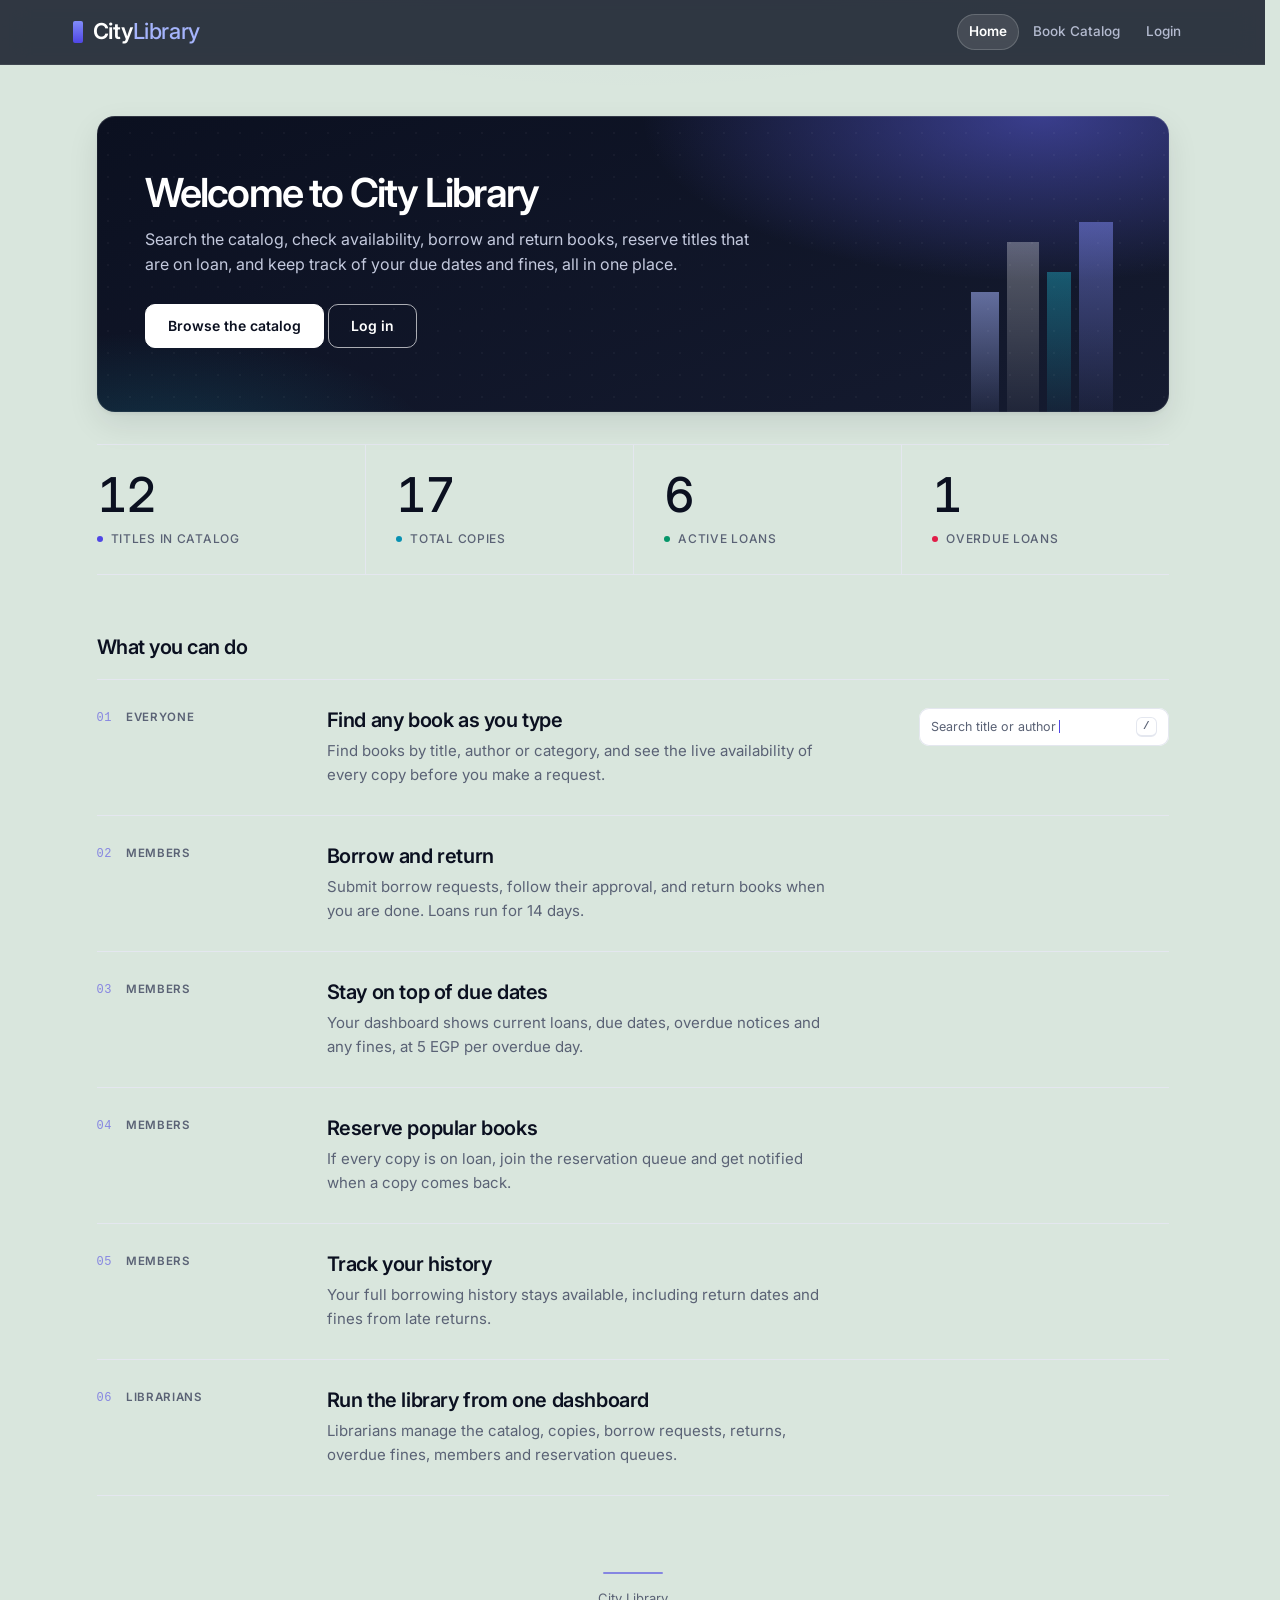
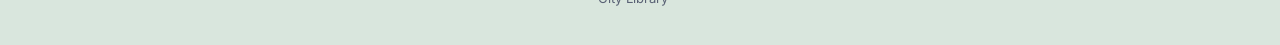
==== commit 8085eed2: "Make borrow, reserve, confirm, return and fine payment real state transitions Verified against the G" ====
--- a/docs/index.html
+++ b/docs/index.html
@@ -87,9 +87,10 @@
     </ol>
   </main>
   <footer class="site-footer">City Library</footer>
-  <script src="js/data.js?v=19"></script>
-  <script src="js/accounts.js?v=19"></script>
-  <script src="js/app.js?v=19"></script>
+  <script src="js/data.js?v=20"></script>
+  <script src="js/logic.js?v=20"></script>
+  <script src="js/accounts.js?v=20"></script>
+  <script src="js/app.js?v=20"></script>
   <script>
     const activeLoans = LOANS.filter(l => !l.returnDate).length;
     const overdue = LOANS.filter(l => !l.returnDate && l.status === "overdue").length;
--- a/docs/css/style.css
+++ b/docs/css/style.css
@@ -794,3 +794,14 @@
 .auth-divider::before, .auth-divider::after { content: ""; flex: 1; height: 1px; background: var(--border); }
 .auth-switch { margin: 18px 0 0; text-align: center; font-size: .95rem; }
 [hidden] { display: none !important; }
+
+/* Soft green page background with a slow, subtle drift (not white) */
+body { background-color: #d9e6dd; position: relative; }
+body::before { content: ""; position: fixed; inset: -20%; z-index: -1; pointer-events: none;
+  background:
+    radial-gradient(40% 35% at 20% 25%, rgba(185, 136, 47, .20), transparent 70%),
+    radial-gradient(45% 40% at 80% 20%, rgba(47, 111, 119, .20), transparent 70%),
+    radial-gradient(50% 45% at 55% 85%, rgba(46, 125, 79, .18), transparent 70%);
+  animation: bg-drift 28s ease-in-out infinite alternate; }
+@keyframes bg-drift { from { transform: translate3d(-3%, -2%, 0) scale(1); } to { transform: translate3d(3%, 3%, 0) scale(1.08); } }
+@media (prefers-reduced-motion: reduce) { body::before { animation: none; } }
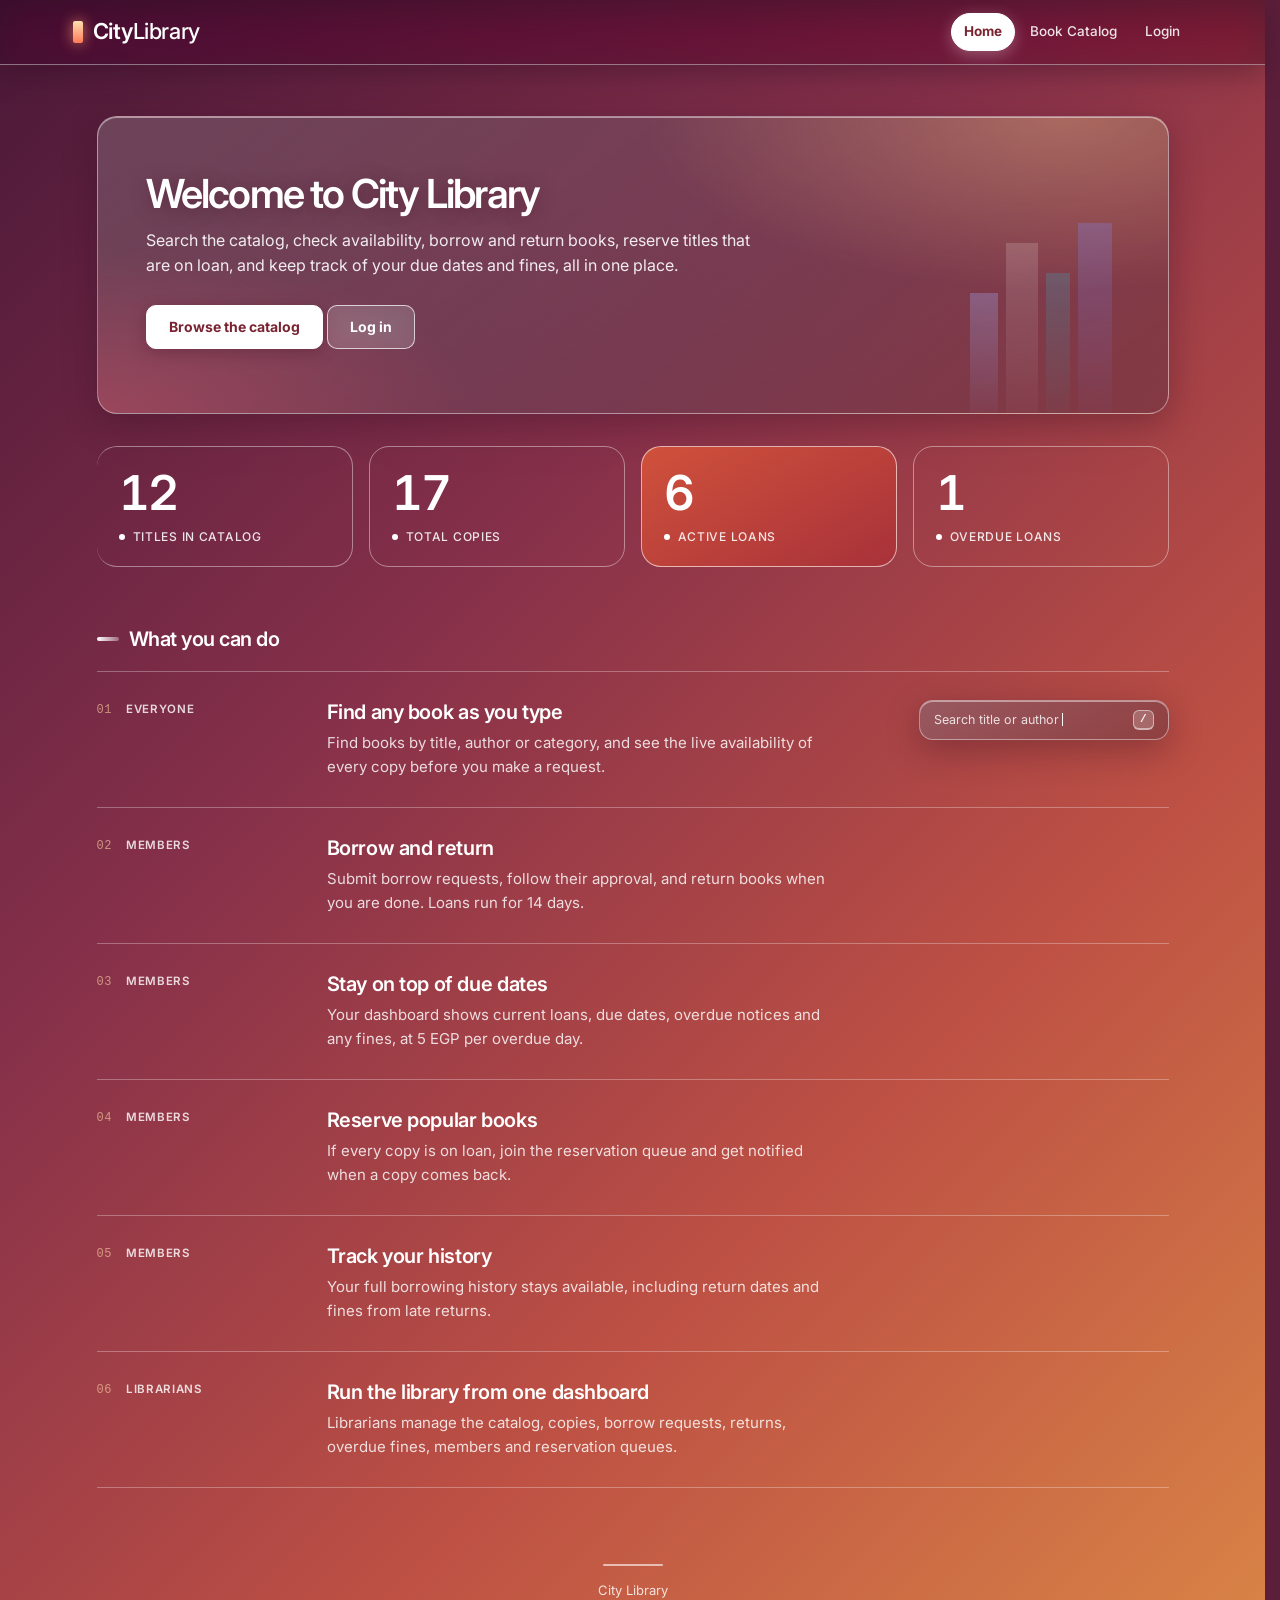
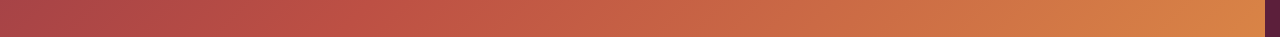
==== commit 8817aecd: "Glassy theme: coral-plum backdrop, frosted translucent panels, glass nav and stats (css/glass.css)" ====
--- a/docs/index.html
+++ b/docs/index.html
@@ -11,6 +11,7 @@
   <link rel="preconnect" href="https://fonts.gstatic.com" crossorigin>
   <link href="https://fonts.googleapis.com/css2?family=Inter:opsz,wght@14..32,400..700&display=swap" rel="stylesheet">
   <link rel="stylesheet" href="css/style.css?v=19">
+  <link rel="stylesheet" href="css/glass.css?v=1">
 </head>
 <body>
   <a class="skip-link" href="#main">Skip to content</a>
@@ -93,7 +94,7 @@
   <script src="js/app.js?v=20"></script>
   <script>
     const activeLoans = LOANS.filter(l => !l.returnDate).length;
-    const overdue = LOANS.filter(l => !l.returnDate && l.status === "overdue").length;
+    const overdue = LOANS.filter(l => !l.returnDate && overdueDays(l) > 0).length;
     document.getElementById("stats").innerHTML = [
       { num: BOOKS.length, lbl: "Titles in catalog" },
       { num: BOOKS.reduce((n, b) => n + b.copies.length, 0), lbl: "Total copies" },
--- a/docs/css/glass.css
+++ b/docs/css/glass.css
@@ -0,0 +1,200 @@
+/* Glassy theme (loaded after style.css): coral-to-plum backdrop, frosted translucent
+   panels with visible light borders, rounded corners, soft glow. One slow background
+   drift is the only running animation. */
+:root {
+  --ink: #ffffff;
+  --ink-2: rgba(255, 255, 255, .92);
+  --text: #ffffff;
+  --muted: rgba(255, 255, 255, .82);
+  --border: rgba(255, 255, 255, .32);
+  --card: transparent;
+  --brass: #ffd9a8;
+  --brass-hi: #ffe7c7;
+  --brass-dark: #ffffff;
+  --glass: linear-gradient(145deg, rgba(255, 255, 255, .20), rgba(255, 255, 255, .05)), linear-gradient(rgba(48, 8, 30, .34), rgba(48, 8, 30, .34));
+  --glass-border: rgba(255, 255, 255, .42);
+  --glass-shadow: 0 10px 34px rgba(46, 10, 28, .32), inset 0 1px 0 rgba(255, 255, 255, .45);
+  --glass-blur: blur(20px) saturate(165%);
+  --radius: 20px;
+  --coral: #ff7a59;
+  --plum: #3a1030;
+  color-scheme: dark;
+}
+
+/* ---------- Backdrop ---------- */
+html { background: #5c1f3b; }
+body {
+  background: linear-gradient(135deg, #4a1838 0%, #86304a 36%, #bd5044 68%, #d98446 100%);
+  min-height: 100vh;
+  background-color: #8f3347;
+  color: #fff; position: relative;
+}
+body::before {
+  content: ""; position: fixed; inset: -20%; z-index: -1; pointer-events: none; height: auto; transform-origin: center;
+  background:
+    radial-gradient(38% 34% at 15% 20%, rgba(255, 190, 120, .55), transparent 70%),
+    radial-gradient(42% 38% at 85% 15%, rgba(255, 90, 110, .45), transparent 70%),
+    radial-gradient(46% 42% at 70% 90%, rgba(70, 140, 170, .50), transparent 70%),
+    radial-gradient(34% 30% at 10% 85%, rgba(120, 50, 140, .50), transparent 70%);
+  animation: bg-drift 30s ease-in-out infinite alternate;
+}
+body::after { display: none; }
+::selection { background: rgba(255, 255, 255, .35); color: #fff; }
+::placeholder { color: rgba(255, 255, 255, .68); }
+
+/* ---------- Header: translucent bar, glass pills ---------- */
+header.site-header, header.site-header * { --_x: 0; }
+header.site-header {
+  background: linear-gradient(180deg, rgba(40, 8, 30, .55), rgba(40, 8, 30, .38)) !important;
+  -webkit-backdrop-filter: var(--glass-blur); backdrop-filter: var(--glass-blur);
+  border-bottom: 1px solid var(--glass-border);
+  box-shadow: 0 8px 28px rgba(40, 8, 30, .35);
+}
+.brand, .brand span { color: #fff; }
+.brand::before { background: linear-gradient(180deg, #ffe0b0, var(--coral)); box-shadow: 0 0 14px rgba(255, 150, 100, .8); }
+nav.main-nav a { color: rgba(255, 255, 255, .88); border: 1px solid transparent; }
+nav.main-nav a:hover { background: rgba(255, 255, 255, .18); border-color: rgba(255, 255, 255, .4); color: #fff; }
+nav.main-nav a.active, nav.main-nav a[aria-current="page"] {
+  background: #fff; color: #7a2432; font-weight: 700; border-color: #fff;
+  box-shadow: 0 4px 16px rgba(255, 255, 255, .28);
+}
+
+/* ---------- Headings, links ---------- */
+h1, h2, h3, .hero h1, .book-title, .feat-body h3 { color: #fff; }
+h1 { text-shadow: 0 2px 18px rgba(60, 10, 30, .35); }
+h2::before { display: block; content: ""; width: 22px; height: 4px; border-radius: 4px; background: linear-gradient(90deg, #fff, rgba(255, 255, 255, .3)); }
+.subtitle, .book-meta, .grid .card p, .feat-body p { color: var(--muted); }
+a { color: #fff; text-decoration-color: rgba(255, 255, 255, .6); text-underline-offset: 3px; }
+a:hover { color: #ffe7c7; }
+.skip-link { background: #fff; color: #7a2432; }
+
+/* ---------- Glass panels ---------- */
+.card, .hero, .stat, .feat-aside {
+  background: var(--glass);
+  border: 1px solid var(--glass-border);
+  border-radius: var(--radius);
+  box-shadow: var(--glass-shadow);
+  -webkit-backdrop-filter: var(--glass-blur); backdrop-filter: var(--glass-blur);
+  color: #fff;
+}
+.card { padding: clamp(18px, 2.4vw, 28px); }
+.hero {
+  background:
+    radial-gradient(60% 90% at 90% 0%, rgba(255, 190, 130, .35), transparent 65%),
+    radial-gradient(50% 80% at 0% 100%, rgba(255, 90, 110, .30), transparent 70%),
+    var(--glass);
+}
+.hero::after { display: none; }
+.hero::before { opacity: .55; }
+.hero p { color: rgba(255, 255, 255, .9); }
+.grid .card::after, .stat::after { display: none; }
+.grid .card:has(a[href], .btn)::before { background: linear-gradient(90deg, #fff, var(--coral)); }
+@media (hover: hover) {
+  .card:hover, .stat:hover { border-color: rgba(255, 255, 255, .7);
+    box-shadow: 0 14px 40px rgba(46, 10, 28, .4), 0 0 28px rgba(255, 170, 120, .35), inset 0 1px 0 rgba(255, 255, 255, .55); }
+}
+
+/* Stats become glass tiles (the 3rd tile carries the coral accent, like the reference) */
+#stats.grid { border: 0; gap: 16px; grid-template-columns: repeat(4, 1fr); margin-bottom: 8px; }
+#stats .stat { border: 1px solid var(--glass-border); border-radius: var(--radius); padding: 22px 22px 20px; }
+#stats .stat:first-child { padding-left: 22px; }
+#stats .stat:nth-child(3) {
+  background: linear-gradient(150deg, rgba(214, 84, 58, .92), rgba(170, 48, 56, .85));
+  border-color: rgba(255, 255, 255, .6);
+}
+#stats .stat .num { color: #fff; font-weight: 600; }
+#stats .stat .lbl, .stat .lbl { color: rgba(255, 255, 255, .88); }
+#stats .stat .lbl::before { background: #fff; }
+@media (max-width: 860px) {
+  #stats.grid { grid-template-columns: repeat(2, 1fr); }
+  #stats .stat:nth-child(odd) { padding-left: 22px; }
+  #stats .stat:nth-child(n+3) { border-top: 1px solid var(--glass-border); }
+}
+
+/* ---------- Buttons ---------- */
+.btn, .hero .btn:not(.secondary), .hero .btn:not(.secondary):hover {
+  background-color: #fff; background-image: none; color: #7a2432; border: 1px solid #fff; font-weight: 700;
+  box-shadow: 0 4px 16px rgba(60, 10, 30, .28);
+}
+.btn:hover, .hero .btn:not(.secondary):hover { background-color: #ffeedd; color: #5e1626;
+  box-shadow: 0 6px 22px rgba(255, 190, 140, .5); }
+.btn.secondary, .hero .btn.secondary {
+  background: rgba(255, 255, 255, .14); color: #fff; border: 1.5px solid rgba(255, 255, 255, .7); box-shadow: none;
+  -webkit-backdrop-filter: blur(10px); backdrop-filter: blur(10px);
+}
+.btn.secondary:hover, .hero .btn.secondary:hover { background: rgba(255, 255, 255, .3); color: #fff; border-color: #fff; }
+.btn.danger { background: #b3262f; border-color: #ff9ea4; color: #fff; }
+.btn.danger:hover { background: #d03039; color: #fff; box-shadow: 0 6px 20px rgba(255, 90, 100, .45); }
+.btn:disabled, .btn.secondary:disabled { background: rgba(255, 255, 255, .16); border-color: rgba(255, 255, 255, .3);
+  color: rgba(255, 255, 255, .6); box-shadow: none; }
+tbody .btn.small:not(:disabled):not(.danger):not(.secondary) {
+  background: rgba(255, 255, 255, .92); color: #7a2432; border: 1px solid #fff; }
+tbody .btn.small:not(:disabled):not(.danger):not(.secondary):hover { background: #fff; color: #5e1626; }
+.btn:focus-visible, a:focus-visible, button:focus-visible, input:focus-visible, select:focus-visible {
+  outline: 2px solid #fff; outline-offset: 2px; box-shadow: 0 0 0 5px rgba(255, 255, 255, .25); }
+
+/* ---------- Forms ---------- */
+input[type=text], input[type=email], input[type=password], input[type=date], input[type=number], input[type=search], select {
+  background: rgba(255, 255, 255, .16); color: #fff; border: 1.5px solid rgba(255, 255, 255, .5);
+  border-radius: 14px; -webkit-backdrop-filter: blur(8px); backdrop-filter: blur(8px);
+}
+input:focus, select:focus { border-color: #fff; background: rgba(255, 255, 255, .24); box-shadow: 0 0 0 4px rgba(255, 255, 255, .22); }
+input:disabled, select:disabled { background: rgba(255, 255, 255, .08); color: rgba(255, 255, 255, .55); }
+select option { color: #2a1020; background: #fff; }
+input[type=date]::-webkit-calendar-picker-indicator { filter: invert(1); opacity: .9; }
+input:user-invalid, select:user-invalid { border-color: #ffb4b4; box-shadow: 0 0 0 3px rgba(255, 120, 120, .3); }
+label { color: #fff; }
+kbd { background: rgba(255, 255, 255, .2); color: #fff; border-color: rgba(255, 255, 255, .5); }
+.kbd-hint { color: var(--muted); }
+.feat-aside { padding: 9px 14px; border-radius: 14px; color: var(--muted); }
+.feat-aside span::after { background: #fff; }
+
+/* ---------- Tables ---------- */
+table { color: #fff; }
+th { background: rgba(255, 255, 255, .12); color: rgba(255, 255, 255, .92); border-bottom: 1px solid var(--glass-border); }
+td { border-bottom: 1px solid rgba(255, 255, 255, .22); }
+tbody tr:hover { background: rgba(255, 255, 255, .13); }
+tbody tr:hover td:first-child { box-shadow: inset 3px 0 0 #fff; }
+.card[style*="padding:0"] { overflow: hidden; }
+tbody:empty::before, .empty-state, .grid:empty::before { color: var(--muted); border-color: rgba(255, 255, 255, .4); background: rgba(255, 255, 255, .08); }
+
+/* ---------- Badges, notices ---------- */
+.badge { border: 1px solid rgba(255, 255, 255, .55); box-shadow: 0 2px 8px rgba(40, 8, 30, .18); }
+.badge.ok { background: #dcf5e8; color: #14653b; }
+.badge.warn { background: #fdf0d0; color: #7a4f06; }
+.badge.danger { background: #fde4e1; color: #a02424; }
+.badge.info { background: #e0f0f2; color: #1d5a63; }
+.badge.muted { background: #eceaf0; color: #4a4560; }
+.notice { background: rgba(255, 248, 230, .93); color: #3a2410; border: 1px solid #fff; border-left: 5px solid #e8a13a;
+  border-radius: 16px; box-shadow: 0 6px 22px rgba(40, 8, 30, .25); }
+.notice.ok { background: rgba(228, 248, 237, .95); color: #123a24; border-left-color: #2e9e5e; }
+.notice a { color: #7a2432; }
+
+/* ---------- Book covers, feature rows, footer ---------- */
+.book-cover { background: linear-gradient(145deg, #ffb27a, #d4513f); color: #fff; border-left: 4px solid #fff;
+  box-shadow: 0 4px 14px rgba(40, 8, 30, .35); text-shadow: 0 1px 3px rgba(60, 10, 30, .5); }
+.feat-list, .feat-row { border-color: rgba(255, 255, 255, .3); }
+.feat-meta::before { color: #ffd9a8; }
+.feat-role, .fr { color: var(--muted); }
+.feat-row::after { background: #fff; }
+footer.site-footer { color: var(--muted); }
+footer.site-footer::before { background: #fff; }
+::marker { color: #ffd9a8; }
+
+/* ---------- One animation only: slow backdrop drift ---------- */
+.hero::before, .badge.ok::before, .feat-aside span::after, tbody tr.row-in, .stat, main > *, .feat-row { animation: none !important; }
+@media (prefers-reduced-motion: reduce) { body::before { animation: none; } }
+
+/* ---------- Mobile ---------- */
+@media (max-width: 860px) {
+  header.site-header { background: linear-gradient(180deg, rgba(40, 8, 30, .7), rgba(40, 8, 30, .55)) !important; }
+  .card, .hero, .stat { border-radius: 18px; }
+}
+@media (max-width: 640px) {
+  tbody tr { border-color: rgba(255, 255, 255, .3); }
+  td:has(.book-title) { border-bottom-color: rgba(255, 255, 255, .3); }
+  td::before { color: rgba(255, 255, 255, .8); }
+}
+@supports not ((backdrop-filter: blur(1px)) or (-webkit-backdrop-filter: blur(1px))) {
+  .card, .hero, .stat { background: rgba(70, 20, 50, .72); }
+}
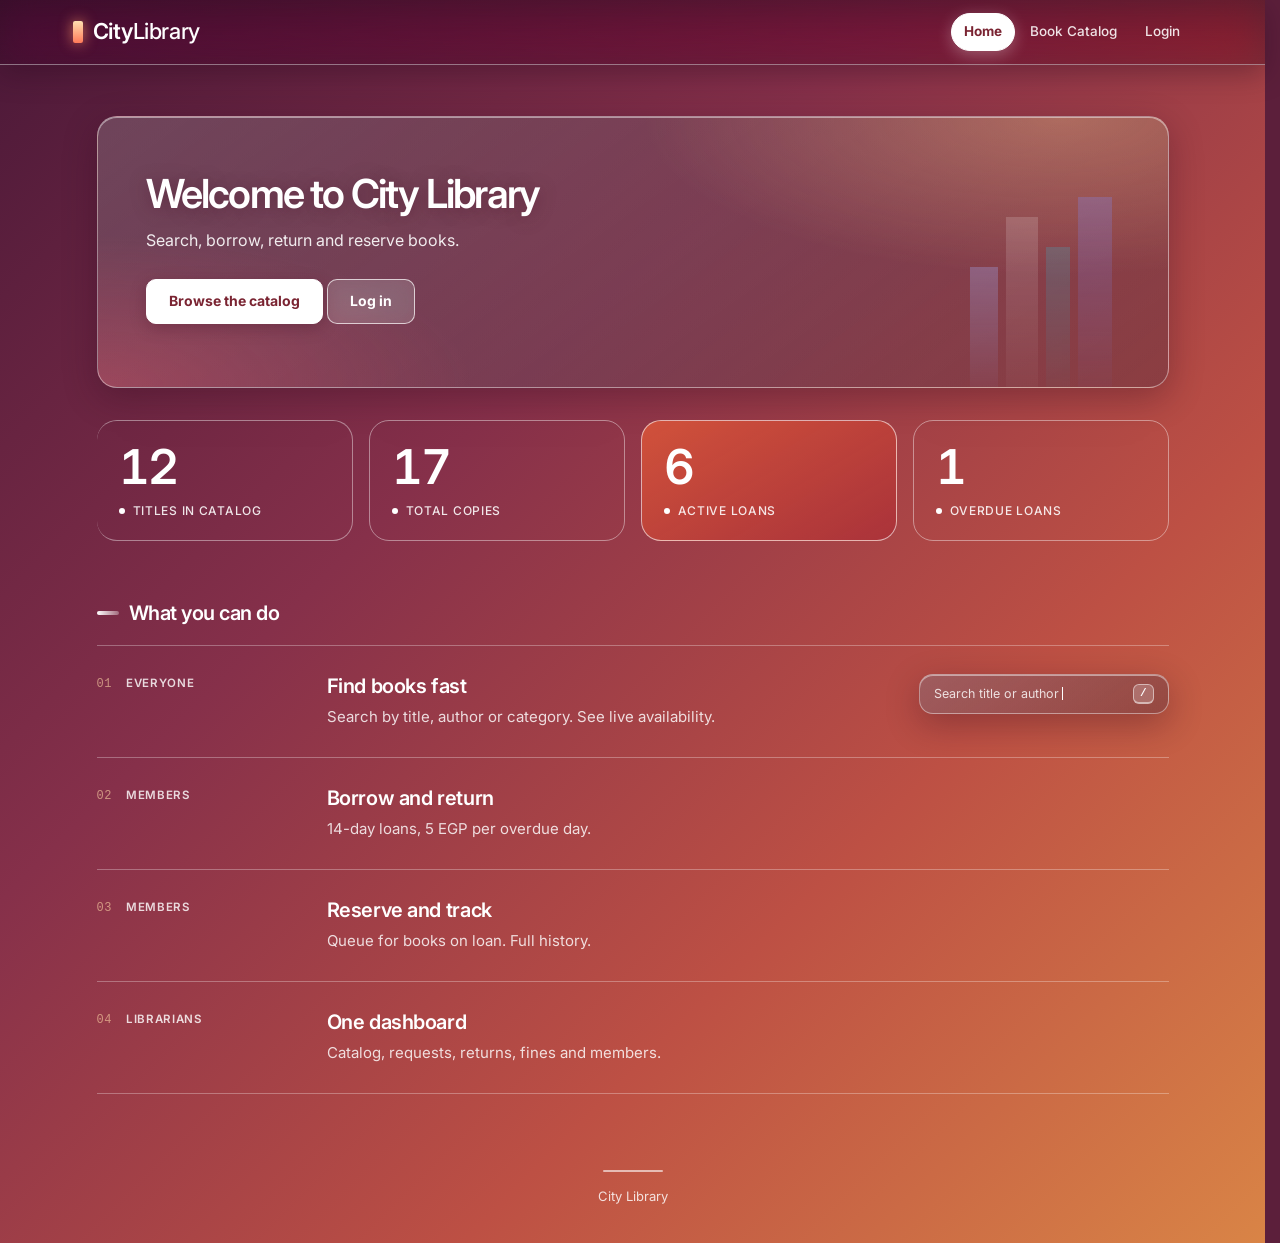
==== commit 4735dfc1: "Shorten copy across pages, notices and home feature list" ====
--- a/docs/index.html
+++ b/docs/index.html
@@ -32,8 +32,7 @@
   <main id="main">
     <section class="hero">
       <h1>Welcome to City Library</h1>
-      <p>Search the catalog, check availability, borrow and return books, reserve titles that are
-         on loan, and keep track of your due dates and fines, all in one place.</p>
+      <p>Search, borrow, return and reserve books.</p>
       <a class="btn" href="catalog.html">Browse the catalog</a>
       <a class="btn secondary" id="dash-link" href="login.html">Log in</a>
     </section>
@@ -45,8 +44,8 @@
       <li class="feat-row">
         <div class="feat-meta"><span class="feat-role">Everyone</span></div>
         <div class="feat-body">
-          <h3>Find any book as you type</h3>
-          <p>Find books by title, author or category, and see the live availability of every copy before you make a request.</p>
+          <h3>Find books fast</h3>
+          <p>Search by title, author or category. See live availability.</p>
         </div>
         <div class="feat-aside" aria-hidden="true"><span>Search title or author</span><kbd>/</kbd></div>
       </li>
@@ -54,44 +53,30 @@
         <div class="feat-meta"><span class="feat-role">Members</span></div>
         <div class="feat-body">
           <h3>Borrow and return</h3>
-          <p>Submit borrow requests, follow their approval, and return books when you are done. Loans run for 14 days.</p>
+          <p>14-day loans, 5 EGP per overdue day.</p>
         </div>
       </li>
       <li class="feat-row">
         <div class="feat-meta"><span class="feat-role">Members</span></div>
         <div class="feat-body">
-          <h3>Stay on top of due dates</h3>
-          <p>Your dashboard shows current loans, due dates, overdue notices and any fines, at 5 EGP per overdue day.</p>
-        </div>
-      </li>
-      <li class="feat-row">
-        <div class="feat-meta"><span class="feat-role">Members</span></div>
-        <div class="feat-body">
-          <h3>Reserve popular books</h3>
-          <p>If every copy is on loan, join the reservation queue and get notified when a copy comes back.</p>
-        </div>
-      </li>
-      <li class="feat-row">
-        <div class="feat-meta"><span class="feat-role">Members</span></div>
-        <div class="feat-body">
-          <h3>Track your history</h3>
-          <p>Your full borrowing history stays available, including return dates and fines from late returns.</p>
+          <h3>Reserve and track</h3>
+          <p>Queue for books on loan. Full history.</p>
         </div>
       </li>
       <li class="feat-row">
         <div class="feat-meta"><span class="feat-role">Librarians</span></div>
         <div class="feat-body">
-          <h3>Run the library from one dashboard</h3>
-          <p>Librarians manage the catalog, copies, borrow requests, returns, overdue fines, members and reservation queues.</p>
+          <h3>One dashboard</h3>
+          <p>Catalog, requests, returns, fines and members.</p>
         </div>
       </li>
     </ol>
   </main>
   <footer class="site-footer">City Library</footer>
   <script src="js/data.js?v=20"></script>
-  <script src="js/logic.js?v=20"></script>
+  <script src="js/logic.js?v=21"></script>
   <script src="js/accounts.js?v=20"></script>
-  <script src="js/app.js?v=20"></script>
+  <script src="js/app.js?v=21"></script>
   <script>
     const activeLoans = LOANS.filter(l => !l.returnDate).length;
     const overdue = LOANS.filter(l => !l.returnDate && overdueDays(l) > 0).length;
--- a/docs/css/glass.css
+++ b/docs/css/glass.css
@@ -165,10 +165,19 @@
 .badge.danger { background: #fde4e1; color: #a02424; }
 .badge.info { background: #e0f0f2; color: #1d5a63; }
 .badge.muted { background: #eceaf0; color: #4a4560; }
-.notice { background: rgba(255, 248, 230, .93); color: #3a2410; border: 1px solid #fff; border-left: 5px solid #e8a13a;
-  border-radius: 16px; box-shadow: 0 6px 22px rgba(40, 8, 30, .25); }
-.notice.ok { background: rgba(228, 248, 237, .95); color: #123a24; border-left-color: #2e9e5e; }
-.notice a { color: #7a2432; }
+.notice, .notice.ok {
+  --accent: #ffc247; --tint: rgba(255, 178, 60, .22);
+  background: linear-gradient(100deg, var(--tint), rgba(255, 255, 255, .06) 70%), linear-gradient(rgba(48, 8, 30, .38), rgba(48, 8, 30, .38));
+  color: #fff; border: 1px solid rgba(255, 255, 255, .4); border-left: 5px solid var(--accent);
+  border-radius: 18px; box-shadow: 0 8px 26px rgba(40, 8, 30, .3), inset 0 1px 0 rgba(255, 255, 255, .35), 0 0 22px color-mix(in srgb, var(--accent) 25%, transparent);
+  -webkit-backdrop-filter: var(--glass-blur); backdrop-filter: var(--glass-blur);
+}
+.notice.ok { --accent: #4ae28f; --tint: rgba(60, 214, 128, .24); }
+.notice, .notice.ok { border-color: rgba(255, 255, 255, .4); border-left-color: var(--accent); }
+.notice::before { background: var(--accent); color: #3a1c00; font-weight: 800; box-shadow: 0 0 12px color-mix(in srgb, var(--accent) 70%, transparent); }
+.notice.ok::before { color: #05301a; }
+.notice a { color: #fff; font-weight: 700; text-decoration: underline; text-decoration-color: var(--accent); text-decoration-thickness: 2px; }
+.notice a:hover { color: var(--accent); }
 
 /* ---------- Book covers, feature rows, footer ---------- */
 .book-cover { background: linear-gradient(145deg, #ffb27a, #d4513f); color: #fff; border-left: 4px solid #fff;
@@ -182,7 +191,7 @@
 ::marker { color: #ffd9a8; }
 
 /* ---------- One animation only: slow backdrop drift ---------- */
-.hero::before, .badge.ok::before, .feat-aside span::after, tbody tr.row-in, .stat, main > *, .feat-row { animation: none !important; }
+.hero::before, .badge.ok::before, .feat-aside span::after, tbody tr.row-in, .stat, main > *, .feat-row, .notice, .notice::before { animation: none !important; }
 @media (prefers-reduced-motion: reduce) { body::before { animation: none; } }
 
 /* ---------- Mobile ---------- */
